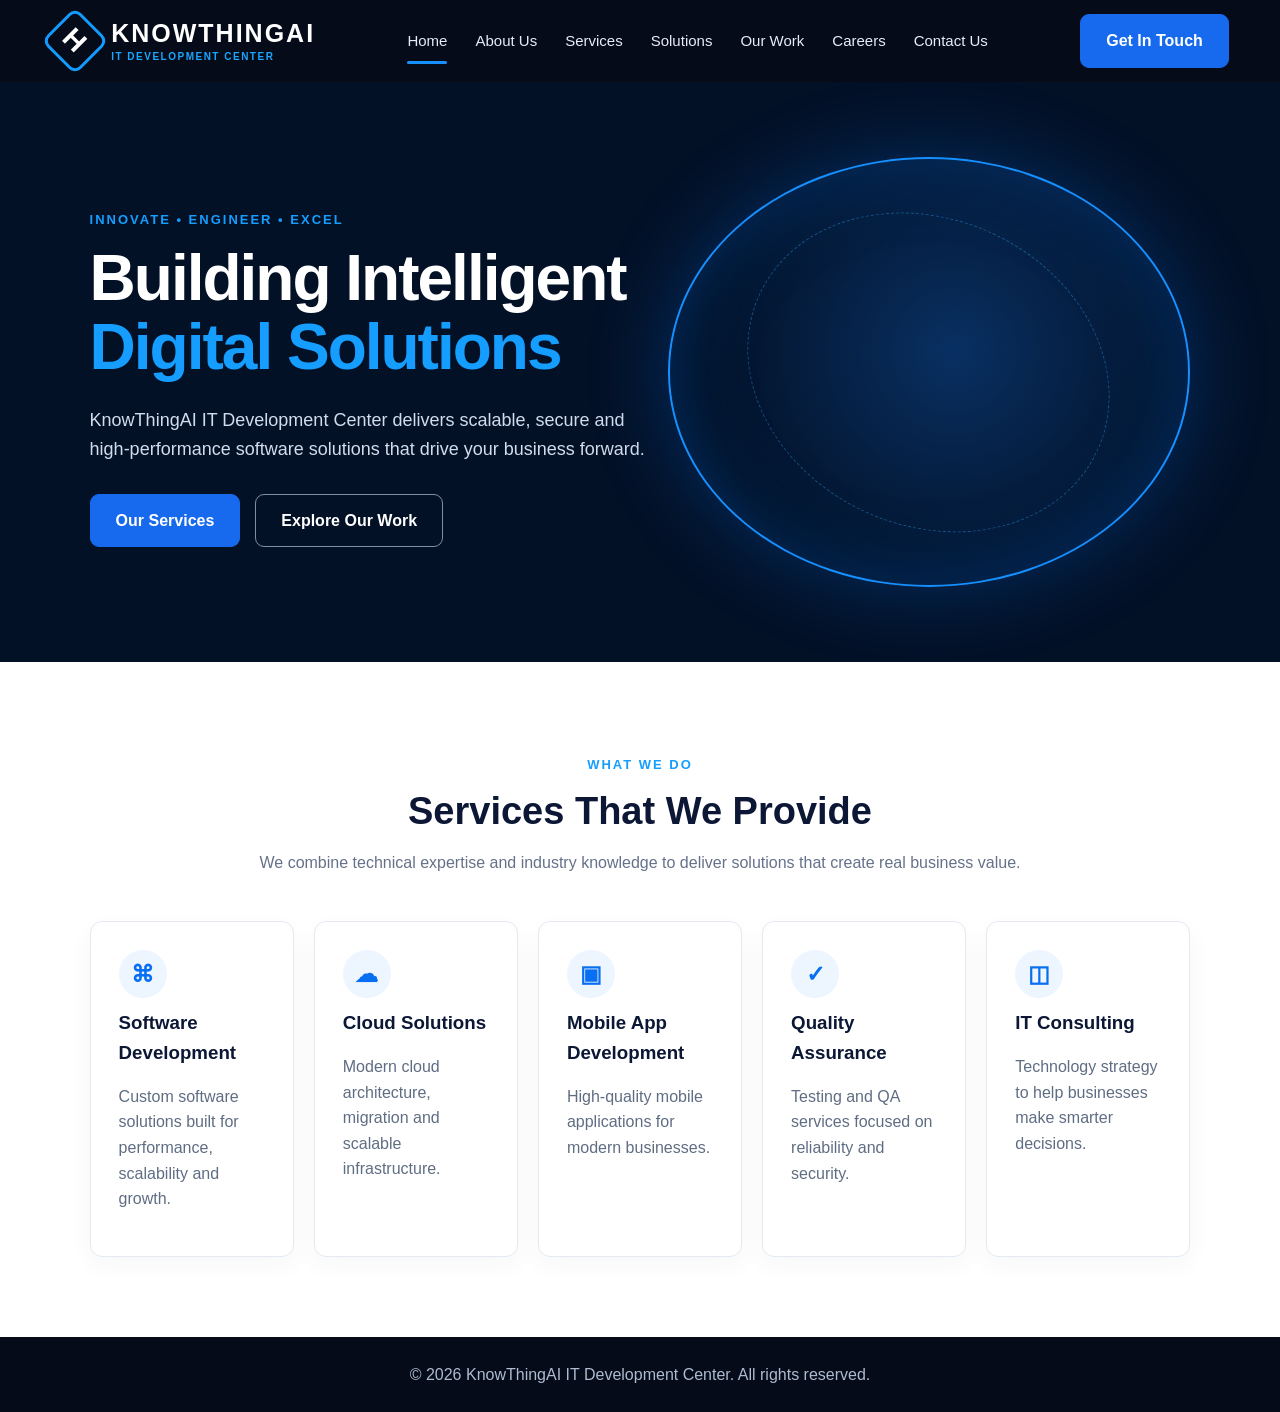
==== index.html @ 4d1090a0 "Add files via upload" ====
<!DOCTYPE html>
<html lang="en">
<head>
  <meta charset="UTF-8">
  <meta name="viewport" content="width=device-width, initial-scale=1.0">
  <title>KnowThingAI IT Development Center</title>
  <link rel="stylesheet" href="css/style.css">
</head>
<body>
  <header class="navbar">
    <a class="brand" href="index.html"><span class="logo">H</span><span>KNOWTHINGAI<small>IT DEVELOPMENT CENTER</small></span></a>
    <nav>
      <a class="active" href="index.html">Home</a>
      <a href="about.html">About Us</a>
      <a href="services.html">Services</a>
      <a href="solutions.html">Solutions</a>
      <a href="work.html">Our Work</a>
      <a href="careers.html">Careers</a>
      <a href="contact.html">Contact Us</a>
    </nav>
    <a class="btn" href="contact.html">Get In Touch</a>
  </header>

  <main>
    <section class="hero home-hero">
      <div>
        <p class="eyebrow">INNOVATE • ENGINEER • EXCEL</p>
        <h1>Building Intelligent<br><span>Digital Solutions</span></h1>
        <p class="lead">KnowThingAI IT Development Center delivers scalable, secure and high-performance software solutions that drive your business forward.</p>
        <div class="actions"><a class="btn" href="services.html">Our Services</a><a class="btn outline" href="work.html">Explore Our Work</a></div>
      </div>
      <div class="globe"></div>
    </section>

    <section class="section">
      <div class="section-title"><p class="eyebrow">WHAT WE DO</p><h2>Services That We Provide</h2><p>We combine technical expertise and industry knowledge to deliver solutions that create real business value.</p></div>
      <div class="grid five">
        <article class="card"><div class="icon">⌘</div><h3>Software Development</h3><p>Custom software solutions built for performance, scalability and growth.</p></article>
        <article class="card"><div class="icon">☁</div><h3>Cloud Solutions</h3><p>Modern cloud architecture, migration and scalable infrastructure.</p></article>
        <article class="card"><div class="icon">▣</div><h3>Mobile App Development</h3><p>High-quality mobile applications for modern businesses.</p></article>
        <article class="card"><div class="icon">✓</div><h3>Quality Assurance</h3><p>Testing and QA services focused on reliability and security.</p></article>
        <article class="card"><div class="icon">◫</div><h3>IT Consulting</h3><p>Technology strategy to help businesses make smarter decisions.</p></article>
      </div>
    </section>
  </main>
  <footer>© 2026 KnowThingAI IT Development Center. All rights reserved.</footer>
  <script src="js/script.js"></script>
</body>
</html>
---- css/style.css ----
*{box-sizing:border-box}html{scroll-behavior:smooth}body{margin:0;font-family:Inter,Arial,sans-serif;color:#0b1735;background:#fff;line-height:1.6}a{text-decoration:none;color:inherit}.navbar{height:82px;background:#050b18;color:#fff;display:flex;align-items:center;padding:0 4%;gap:28px;position:sticky;top:0;z-index:20}.brand{display:flex;align-items:center;gap:12px;font-weight:800;font-size:25px;letter-spacing:2px;line-height:1}.brand small{display:block;font-size:10px;letter-spacing:1.5px;color:#19a7ff;margin-top:6px}.logo{width:48px;height:48px;border:3px solid #139cff;display:grid;place-items:center;font-size:28px;transform:rotate(45deg);border-radius:9px}.logo::first-letter{transform:rotate(-45deg)}nav{display:flex;align-items:center;justify-content:center;gap:28px;flex:1}nav a{font-size:15px;color:#e7edf8;padding:28px 0;position:relative}nav a.active:after{content:"";position:absolute;bottom:17px;left:0;right:0;height:3px;background:#168fff;border-radius:4px}.btn{display:inline-block;background:#1769ed;color:white;padding:13px 25px;border-radius:9px;font-weight:700;border:1px solid #1769ed;cursor:pointer}.btn.outline{background:transparent;border-color:#7e8da8}.hero,.page-hero{background:#031127;color:#fff;min-height:500px;padding:75px 7%;display:flex;align-items:center;justify-content:space-between;overflow:hidden}.hero h1,.page-hero h1{font-size:64px;line-height:1.08;margin:12px 0 24px;letter-spacing:-2px}.hero h1 span,.page-hero h1 span{color:#159eff}.lead,.page-hero p:not(.eyebrow){max-width:620px;font-size:18px;color:#d2dced}.eyebrow{color:#159eff;font-weight:800;letter-spacing:2px;font-size:13px}.actions{display:flex;gap:15px;margin-top:30px}.globe{width:560px;height:430px;border-radius:50%;border:2px solid #168fff;box-shadow:0 0 80px #0768db55 inset,0 0 80px #0768db55;background:radial-gradient(circle at 55% 45%,#146dd755,#021127 68%);position:relative}.globe:after{content:"";position:absolute;inset:14%;border:1px dashed #35a9ff66;border-radius:50%;transform:rotate(25deg)}.globe.small{width:420px;height:320px}.section{padding:80px 7%}.section.light{background:#f5f8fd}.section-title{text-align:center;max-width:850px;margin:0 auto 45px}.section-title h2,h2{font-size:38px;line-height:1.2;margin:8px 0 15px}.section-title p:not(.eyebrow){color:#65718a}.grid{display:grid;gap:20px}.grid.five{grid-template-columns:repeat(5,1fr)}.grid.three{grid-template-columns:repeat(3,1fr)}.card,.project,.job{background:#fff;border:1px solid #e4e9f2;border-radius:12px;padding:28px;box-shadow:0 8px 25px #102a4b0a}.card h3,.project h3{margin:10px 0}.card p,.project p{color:#5f6d83}.card a,.project a{color:#0769ef;font-weight:700}.icon{width:48px;height:48px;border-radius:50%;background:#edf5ff;color:#096ff2;display:grid;place-items:center;font-size:23px;font-weight:800}.page-hero{min-height:310px;padding-top:60px;padding-bottom:60px}.page-hero h1{font-size:56px}.office-art{width:520px;height:280px;border-radius:20px;background:linear-gradient(135deg,#0a2349,#103d73);display:grid;place-items:center;color:#fff;font-size:40px;letter-spacing:5px;box-shadow:0 30px 80px #0005}.network-art{width:520px;height:260px;background:radial-gradient(circle,#168fff44 1px,transparent 2px);background-size:35px 35px;border-radius:20px;box-shadow:inset 0 0 80px #168fff22}.two-col{display:grid;grid-template-columns:1fr 1fr;gap:70px;align-items:center}.stats{display:grid;grid-template-columns:1fr 1fr;gap:15px}.stats div{padding:30px;background:#f5f8fd;border-radius:12px;text-align:center}.stats b{display:block;font-size:38px;color:#0d72ef}.stats span{font-weight:700}.stats.horizontal{grid-template-columns:repeat(4,1fr);margin-bottom:35px}.filters{display:flex;gap:10px;flex-wrap:wrap;margin-bottom:25px}.filters button{background:#fff;border:0;padding:12px 20px;border-radius:8px;font-weight:700;cursor:pointer}.filters button.selected{background:#1769ed;color:#fff}.project{padding:0 0 24px;overflow:hidden}.project h3,.project p,.project a{margin-left:20px;margin-right:20px}.project-image{height:170px;background:linear-gradient(135deg,#06152d,#126ae8);color:#fff;display:grid;place-items:center;font-size:30px;font-weight:800;letter-spacing:3px}.cta{margin:0 7% 70px;padding:35px 45px;background:#eef5ff;border-radius:15px;display:flex;align-items:center;gap:25px}.cta h2{margin:0;font-size:28px;flex:1}.cta p{flex:2}.jobs{max-width:950px;margin:auto;display:grid;gap:15px}.job{display:flex;justify-content:space-between;align-items:center}.job h3{margin:0}.job p{margin:4px 0;color:#65718a}.contact-form{display:grid;gap:15px}.contact-form input,.contact-form textarea{width:100%;padding:15px;border:1px solid #d8dfeb;border-radius:8px;font:inherit}.contact-form textarea{resize:vertical}footer{background:#050b18;color:#aebbd0;text-align:center;padding:25px}@media(max-width:1000px){nav{display:none}.navbar{justify-content:space-between}.hero,.page-hero{padding:60px 5%}.globe,.network-art,.office-art{display:none}.grid.five,.grid.three{grid-template-columns:repeat(2,1fr)}.two-col{grid-template-columns:1fr}.stats.horizontal{grid-template-columns:repeat(2,1fr)}}@media(max-width:600px){.brand{font-size:18px}.brand small{font-size:8px}.hero h1,.page-hero h1{font-size:42px}.section-title h2,h2{font-size:30px}.grid.five,.grid.three{grid-template-columns:1fr}.stats,.stats.horizontal{grid-template-columns:1fr 1fr}.cta{margin:0 5% 50px;padding:25px;display:block}.cta .btn{margin-top:15px}.btn{padding:11px 17px}}
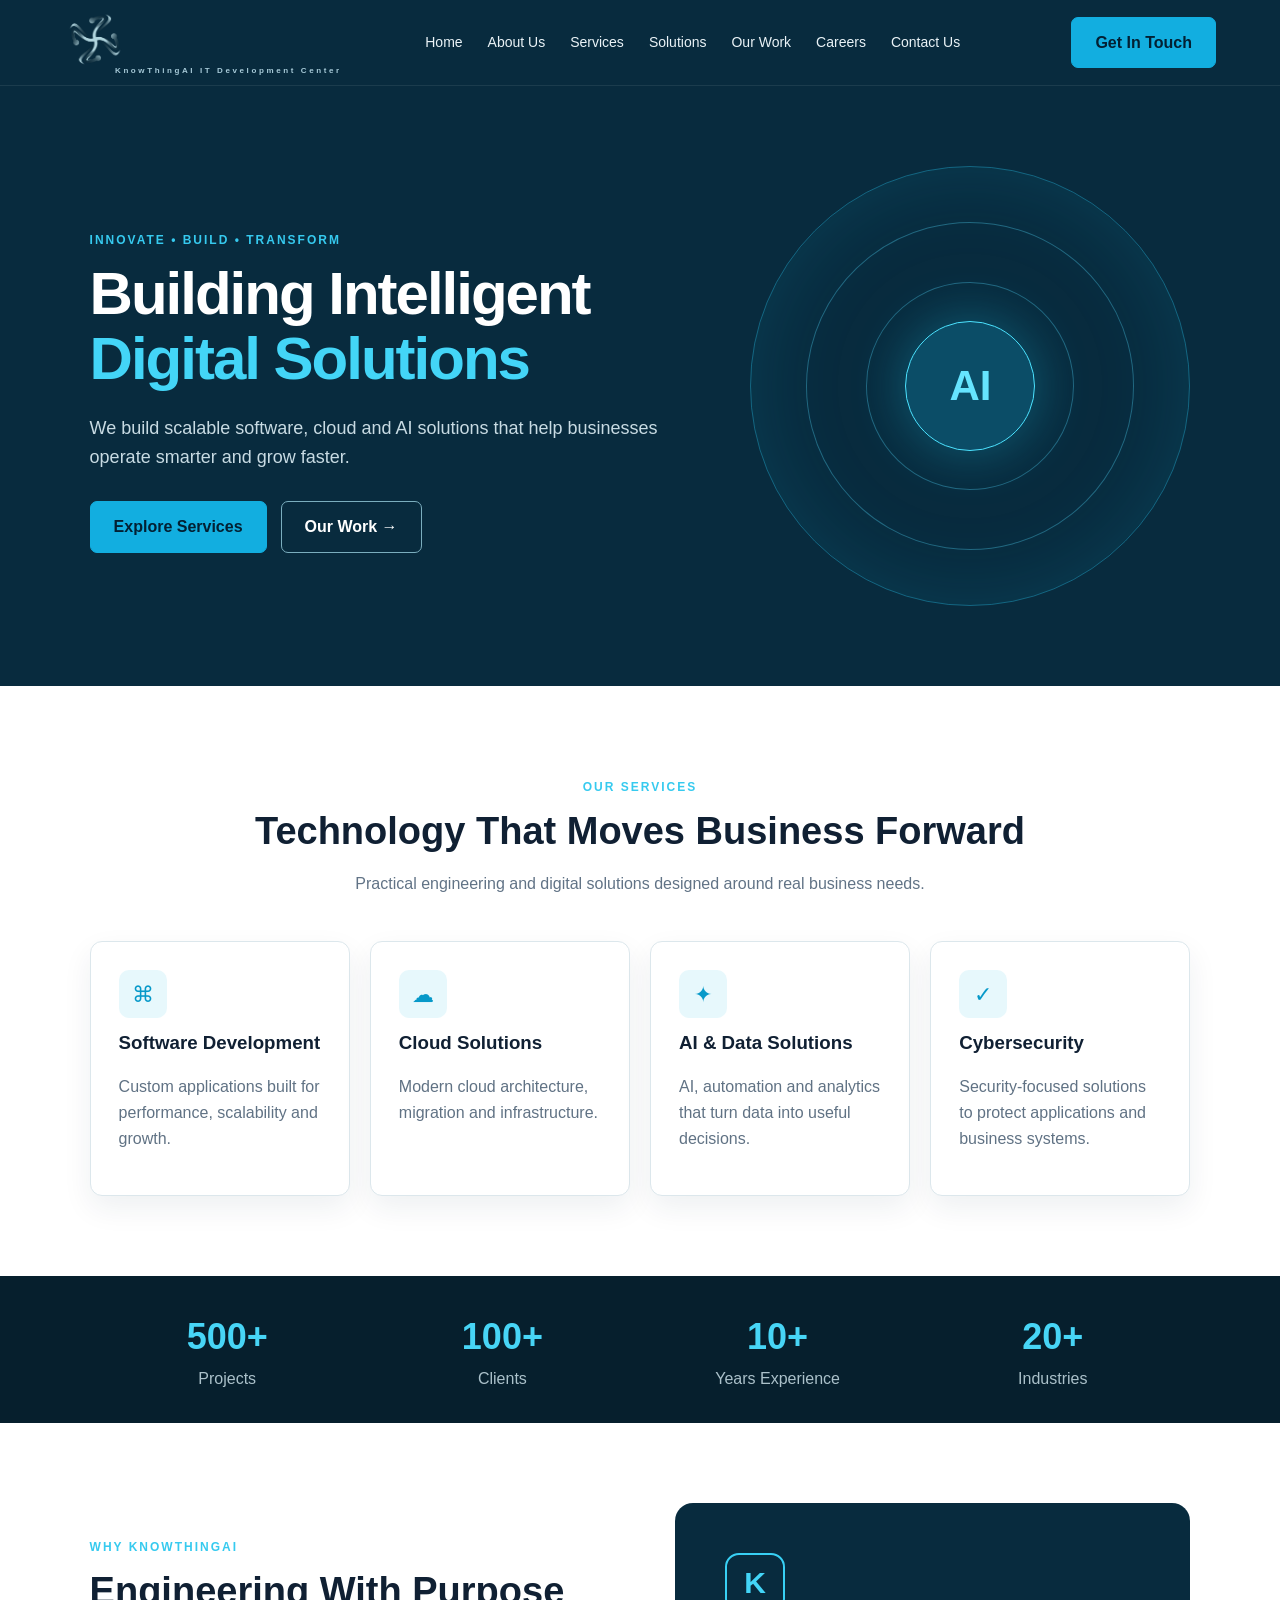
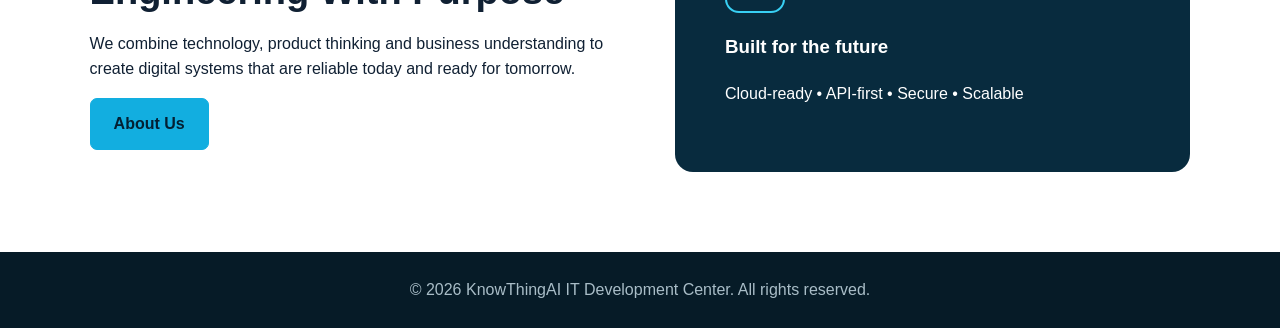
==== commit 22f22b12: "Add files via upload" ====
--- a/index.html
+++ b/index.html
@@ -1,49 +1,25 @@
-<!DOCTYPE html>
-<html lang="en">
-<head>
-  <meta charset="UTF-8">
-  <meta name="viewport" content="width=device-width, initial-scale=1.0">
-  <title>KnowThingAI IT Development Center</title>
-  <link rel="stylesheet" href="css/style.css">
-</head>
-<body>
-  <header class="navbar">
-    <a class="brand" href="index.html"><span class="logo">H</span><span>KNOWTHINGAI<small>IT DEVELOPMENT CENTER</small></span></a>
-    <nav>
-      <a class="active" href="index.html">Home</a>
-      <a href="about.html">About Us</a>
-      <a href="services.html">Services</a>
-      <a href="solutions.html">Solutions</a>
-      <a href="work.html">Our Work</a>
-      <a href="careers.html">Careers</a>
-      <a href="contact.html">Contact Us</a>
-    </nav>
-    <a class="btn" href="contact.html">Get In Touch</a>
-  </header>
-
-  <main>
-    <section class="hero home-hero">
-      <div>
-        <p class="eyebrow">INNOVATE • ENGINEER • EXCEL</p>
-        <h1>Building Intelligent<br><span>Digital Solutions</span></h1>
-        <p class="lead">KnowThingAI IT Development Center delivers scalable, secure and high-performance software solutions that drive your business forward.</p>
-        <div class="actions"><a class="btn" href="services.html">Our Services</a><a class="btn outline" href="work.html">Explore Our Work</a></div>
-      </div>
-      <div class="globe"></div>
-    </section>
-
-    <section class="section">
-      <div class="section-title"><p class="eyebrow">WHAT WE DO</p><h2>Services That We Provide</h2><p>We combine technical expertise and industry knowledge to deliver solutions that create real business value.</p></div>
-      <div class="grid five">
-        <article class="card"><div class="icon">⌘</div><h3>Software Development</h3><p>Custom software solutions built for performance, scalability and growth.</p></article>
-        <article class="card"><div class="icon">☁</div><h3>Cloud Solutions</h3><p>Modern cloud architecture, migration and scalable infrastructure.</p></article>
-        <article class="card"><div class="icon">▣</div><h3>Mobile App Development</h3><p>High-quality mobile applications for modern businesses.</p></article>
-        <article class="card"><div class="icon">✓</div><h3>Quality Assurance</h3><p>Testing and QA services focused on reliability and security.</p></article>
-        <article class="card"><div class="icon">◫</div><h3>IT Consulting</h3><p>Technology strategy to help businesses make smarter decisions.</p></article>
-      </div>
-    </section>
-  </main>
-  <footer>© 2026 KnowThingAI IT Development Center. All rights reserved.</footer>
-  <script src="js/script.js"></script>
-</body>
-</html>+<!DOCTYPE html><html lang="en"><head><meta charset="UTF-8"><meta name="viewport" content="width=device-width,initial-scale=1.0"><title>KnowThingAI IT Development Center</title><link rel="stylesheet" href="css/style.css"></head><body><header class="navbar">
+  <a class="brand" href="index.html">
+    <img src="assets/knowthingai-logo.png" alt="KnowThingAI">
+    <span class="brand-sub">KnowThingAI IT Development Center</span>
+  </a>
+  <nav>
+    <a href="index.html">Home</a>
+    <a href="about.html">About Us</a>
+    <a href="services.html">Services</a>
+    <a href="solutions.html">Solutions</a>
+    <a href="work.html">Our Work</a>
+    <a href="careers.html">Careers</a>
+    <a href="contact.html">Contact Us</a>
+  </nav>
+  <a class="btn" href="contact.html">Get In Touch</a>
+</header>
+<main><section class="hero"><div><p class="eyebrow">INNOVATE • BUILD • TRANSFORM</p><h1>Building Intelligent<br><span>Digital Solutions</span></h1><p class="lead">We build scalable software, cloud and AI solutions that help businesses operate smarter and grow faster.</p><div class="actions"><a class="btn" href="services.html">Explore Services</a><a class="btn outline" href="work.html">Our Work →</a></div></div><div class="hero-orbit"><div class="orbit-core">AI</div></div></section>
+<section class="section"><div class="section-title"><p class="eyebrow">OUR SERVICES</p><h2>Technology That Moves Business Forward</h2><p>Practical engineering and digital solutions designed around real business needs.</p></div><div class="grid four">
+<article class="card"><div class="icon">⌘</div><h3>Software Development</h3><p>Custom applications built for performance, scalability and growth.</p></article>
+<article class="card"><div class="icon">☁</div><h3>Cloud Solutions</h3><p>Modern cloud architecture, migration and infrastructure.</p></article>
+<article class="card"><div class="icon">✦</div><h3>AI & Data Solutions</h3><p>AI, automation and analytics that turn data into useful decisions.</p></article>
+<article class="card"><div class="icon">✓</div><h3>Cybersecurity</h3><p>Security-focused solutions to protect applications and business systems.</p></article>
+</div></section>
+<section class="band"><div><b>500+</b><span>Projects</span></div><div><b>100+</b><span>Clients</span></div><div><b>10+</b><span>Years Experience</span></div><div><b>20+</b><span>Industries</span></div></section>
+<section class="section two-col"><div><p class="eyebrow">WHY KNOWTHINGAI</p><h2>Engineering With Purpose</h2><p>We combine technology, product thinking and business understanding to create digital systems that are reliable today and ready for tomorrow.</p><a class="btn" href="about.html">About Us</a></div><div class="feature-box"><div class="mini">K</div><h3>Built for the future</h3><p>Cloud-ready • API-first • Secure • Scalable</p></div></section></main><footer>© 2026 KnowThingAI IT Development Center. All rights reserved.</footer><script src="js/script.js"></script></body></html>
--- a/css/style.css
+++ b/css/style.css
@@ -1 +1 @@
-*{box-sizing:border-box}html{scroll-behavior:smooth}body{margin:0;font-family:Inter,Arial,sans-serif;color:#0b1735;background:#fff;line-height:1.6}a{text-decoration:none;color:inherit}.navbar{height:82px;background:#050b18;color:#fff;display:flex;align-items:center;padding:0 4%;gap:28px;position:sticky;top:0;z-index:20}.brand{display:flex;align-items:center;gap:12px;font-weight:800;font-size:25px;letter-spacing:2px;line-height:1}.brand small{display:block;font-size:10px;letter-spacing:1.5px;color:#19a7ff;margin-top:6px}.logo{width:48px;height:48px;border:3px solid #139cff;display:grid;place-items:center;font-size:28px;transform:rotate(45deg);border-radius:9px}.logo::first-letter{transform:rotate(-45deg)}nav{display:flex;align-items:center;justify-content:center;gap:28px;flex:1}nav a{font-size:15px;color:#e7edf8;padding:28px 0;position:relative}nav a.active:after{content:"";position:absolute;bottom:17px;left:0;right:0;height:3px;background:#168fff;border-radius:4px}.btn{display:inline-block;background:#1769ed;color:white;padding:13px 25px;border-radius:9px;font-weight:700;border:1px solid #1769ed;cursor:pointer}.btn.outline{background:transparent;border-color:#7e8da8}.hero,.page-hero{background:#031127;color:#fff;min-height:500px;padding:75px 7%;display:flex;align-items:center;justify-content:space-between;overflow:hidden}.hero h1,.page-hero h1{font-size:64px;line-height:1.08;margin:12px 0 24px;letter-spacing:-2px}.hero h1 span,.page-hero h1 span{color:#159eff}.lead,.page-hero p:not(.eyebrow){max-width:620px;font-size:18px;color:#d2dced}.eyebrow{color:#159eff;font-weight:800;letter-spacing:2px;font-size:13px}.actions{display:flex;gap:15px;margin-top:30px}.globe{width:560px;height:430px;border-radius:50%;border:2px solid #168fff;box-shadow:0 0 80px #0768db55 inset,0 0 80px #0768db55;background:radial-gradient(circle at 55% 45%,#146dd755,#021127 68%);position:relative}.globe:after{content:"";position:absolute;inset:14%;border:1px dashed #35a9ff66;border-radius:50%;transform:rotate(25deg)}.globe.small{width:420px;height:320px}.section{padding:80px 7%}.section.light{background:#f5f8fd}.section-title{text-align:center;max-width:850px;margin:0 auto 45px}.section-title h2,h2{font-size:38px;line-height:1.2;margin:8px 0 15px}.section-title p:not(.eyebrow){color:#65718a}.grid{display:grid;gap:20px}.grid.five{grid-template-columns:repeat(5,1fr)}.grid.three{grid-template-columns:repeat(3,1fr)}.card,.project,.job{background:#fff;border:1px solid #e4e9f2;border-radius:12px;padding:28px;box-shadow:0 8px 25px #102a4b0a}.card h3,.project h3{margin:10px 0}.card p,.project p{color:#5f6d83}.card a,.project a{color:#0769ef;font-weight:700}.icon{width:48px;height:48px;border-radius:50%;background:#edf5ff;color:#096ff2;display:grid;place-items:center;font-size:23px;font-weight:800}.page-hero{min-height:310px;padding-top:60px;padding-bottom:60px}.page-hero h1{font-size:56px}.office-art{width:520px;height:280px;border-radius:20px;background:linear-gradient(135deg,#0a2349,#103d73);display:grid;place-items:center;color:#fff;font-size:40px;letter-spacing:5px;box-shadow:0 30px 80px #0005}.network-art{width:520px;height:260px;background:radial-gradient(circle,#168fff44 1px,transparent 2px);background-size:35px 35px;border-radius:20px;box-shadow:inset 0 0 80px #168fff22}.two-col{display:grid;grid-template-columns:1fr 1fr;gap:70px;align-items:center}.stats{display:grid;grid-template-columns:1fr 1fr;gap:15px}.stats div{padding:30px;background:#f5f8fd;border-radius:12px;text-align:center}.stats b{display:block;font-size:38px;color:#0d72ef}.stats span{font-weight:700}.stats.horizontal{grid-template-columns:repeat(4,1fr);margin-bottom:35px}.filters{display:flex;gap:10px;flex-wrap:wrap;margin-bottom:25px}.filters button{background:#fff;border:0;padding:12px 20px;border-radius:8px;font-weight:700;cursor:pointer}.filters button.selected{background:#1769ed;color:#fff}.project{padding:0 0 24px;overflow:hidden}.project h3,.project p,.project a{margin-left:20px;margin-right:20px}.project-image{height:170px;background:linear-gradient(135deg,#06152d,#126ae8);color:#fff;display:grid;place-items:center;font-size:30px;font-weight:800;letter-spacing:3px}.cta{margin:0 7% 70px;padding:35px 45px;background:#eef5ff;border-radius:15px;display:flex;align-items:center;gap:25px}.cta h2{margin:0;font-size:28px;flex:1}.cta p{flex:2}.jobs{max-width:950px;margin:auto;display:grid;gap:15px}.job{display:flex;justify-content:space-between;align-items:center}.job h3{margin:0}.job p{margin:4px 0;color:#65718a}.contact-form{display:grid;gap:15px}.contact-form input,.contact-form textarea{width:100%;padding:15px;border:1px solid #d8dfeb;border-radius:8px;font:inherit}.contact-form textarea{resize:vertical}footer{background:#050b18;color:#aebbd0;text-align:center;padding:25px}@media(max-width:1000px){nav{display:none}.navbar{justify-content:space-between}.hero,.page-hero{padding:60px 5%}.globe,.network-art,.office-art{display:none}.grid.five,.grid.three{grid-template-columns:repeat(2,1fr)}.two-col{grid-template-columns:1fr}.stats.horizontal{grid-template-columns:repeat(2,1fr)}}@media(max-width:600px){.brand{font-size:18px}.brand small{font-size:8px}.hero h1,.page-hero h1{font-size:42px}.section-title h2,h2{font-size:30px}.grid.five,.grid.three{grid-template-columns:1fr}.stats,.stats.horizontal{grid-template-columns:1fr 1fr}.cta{margin:0 5% 50px;padding:25px;display:block}.cta .btn{margin-top:15px}.btn{padding:11px 17px}}
+*{box-sizing:border-box}html{scroll-behavior:smooth}body{margin:0;font-family:Inter,Arial,sans-serif;color:#102033;background:#fff;line-height:1.6}a{text-decoration:none;color:inherit}.navbar{height:86px;background:#082b3e;color:#fff;display:flex;align-items:center;padding:0 5%;gap:28px;position:sticky;top:0;z-index:20;border-bottom:1px solid #ffffff14}.brand{width:250px;position:relative;display:flex;align-items:center;height:70px}.brand img{width:210px;max-height:62px;object-fit:contain;object-position:left center}.brand-sub{position:absolute;left:51px;bottom:0;font-size:8px;letter-spacing:2.6px;color:#a8cbd9;font-weight:600;white-space:nowrap}nav{display:flex;justify-content:center;gap:25px;flex:1}nav a{font-size:14px;color:#eaf3f7;padding:31px 0;position:relative}nav a:hover{color:#5ee1ff}nav a.active:after{content:"";position:absolute;bottom:17px;left:0;right:0;height:3px;background:#34c9f2;border-radius:4px}.btn{display:inline-block;background:#12aee0;color:#032033;padding:12px 23px;border-radius:7px;font-weight:800;border:1px solid #12aee0;cursor:pointer}.btn:hover{transform:translateY(-1px);filter:brightness(1.05)}.btn.outline{background:transparent;color:#fff;border-color:#7baebe}.hero{background:#082b3e;color:#fff;min-height:560px;padding:80px 7%;display:flex;align-items:center;justify-content:space-between;overflow:hidden}.hero h1,.page-hero h1{font-size:60px;line-height:1.08;margin:12px 0 22px;letter-spacing:-2px}.hero h1 span,.page-hero h1 span{color:#43d5f7}.lead{max-width:620px;font-size:18px;color:#c8dbe3}.eyebrow{color:#36caef;font-weight:800;letter-spacing:2px;font-size:12px}.actions{display:flex;gap:14px;margin-top:30px}.hero-orbit{width:440px;height:440px;border:1px solid #27bfe766;border-radius:50%;display:grid;place-items:center;position:relative;box-shadow:0 0 90px #13bde822 inset}.hero-orbit:before,.hero-orbit:after{content:"";position:absolute;border:1px solid #55dcff55;border-radius:50%;transform:rotate(30deg)}.hero-orbit:before{inset:55px}.hero-orbit:after{inset:115px;transform:rotate(-30deg)}.orbit-core{width:130px;height:130px;border-radius:50%;display:grid;place-items:center;background:#0b4d67;border:1px solid #4ce2ff;color:#66e4ff;font-size:42px;font-weight:900;box-shadow:0 0 55px #1bc9ee55}.section{padding:80px 7%}.section.light{background:#f3f7f9}.section-title{text-align:center;max-width:800px;margin:0 auto 45px}.section-title h2,h2{font-size:38px;line-height:1.2;margin:8px 0 15px}.section-title p:not(.eyebrow){color:#617386}.grid{display:grid;gap:20px}.grid.four{grid-template-columns:repeat(4,1fr)}.grid.three{grid-template-columns:repeat(3,1fr)}.card,.service,.project,.job{background:#fff;border:1px solid #dce7ec;border-radius:12px;padding:28px;box-shadow:0 12px 30px #0a304012}.card h3,.service h3,.project h3{margin:10px 0}.card p,.service p,.project p{color:#607284}.card a,.service a{color:#0797c6;font-weight:800}.icon{width:48px;height:48px;border-radius:10px;background:#e7f8fc;color:#0799c9;display:grid;place-items:center;font-size:22px}.band{padding:32px 7%;background:#061f2d;color:#fff;display:grid;grid-template-columns:repeat(4,1fr);text-align:center}.band b{display:block;font-size:36px;color:#47d5f6}.band span{color:#abc1ca}.two-col{display:grid;grid-template-columns:1fr 1fr;gap:70px;align-items:center}.stats{display:grid;grid-template-columns:1fr 1fr;gap:15px}.stats div{padding:30px;background:#f3f7f9;border-radius:12px;text-align:center}.stats b{display:block;font-size:38px;color:#0799c9}.stats span{font-weight:700}.feature-box{padding:50px;background:#082b3e;color:#fff;border-radius:18px}.mini{width:60px;height:60px;border:2px solid #38d0f4;border-radius:14px;display:grid;place-items:center;color:#43d5f7;font-size:30px;font-weight:900}.page-hero{background:#082b3e;color:#fff;min-height:330px;padding:65px 7%;display:block}.page-hero h1{font-size:54px}.page-hero p:not(.eyebrow){max-width:750px;color:#c8dbe3;font-size:18px}.service{min-height:230px}.service>span{color:#0799c9;font-weight:900;letter-spacing:2px}.project{padding:0 0 25px;overflow:hidden}.project h3,.project p{margin-left:22px;margin-right:22px}.project-image{height:170px;background:linear-gradient(135deg,#082b3e,#0c7694);color:#fff;display:grid;place-items:center;font-size:28px;font-weight:900;letter-spacing:3px}.cta{margin:0 7% 70px;padding:35px 45px;background:#e8f8fc;border:1px solid #c8edf5;border-radius:15px;display:flex;align-items:center;gap:25px}.cta h2{margin:0;flex:1;font-size:28px}.cta p{flex:2}.jobs{max-width:950px;margin:auto;display:grid;gap:15px}.job{display:flex;justify-content:space-between;align-items:center}.job h3{margin:0}.job p{margin:4px 0;color:#65778a}.contact-form{display:grid;gap:15px}.contact-form input,.contact-form textarea{width:100%;padding:15px;border:1px solid #d3e0e6;border-radius:8px;font:inherit}.contact-form textarea{resize:vertical}footer{background:#061b27;color:#a9bdc7;text-align:center;padding:25px}@media(max-width:1000px){nav{display:none}.navbar{justify-content:space-between}.hero{padding:60px 5%}.hero-orbit{display:none}.grid.four,.grid.three{grid-template-columns:repeat(2,1fr)}.two-col{grid-template-columns:1fr}.band{grid-template-columns:repeat(2,1fr);gap:25px}}@media(max-width:600px){.brand{width:200px}.brand img{width:175px}.brand-sub{left:42px;font-size:6.5px}.hero h1,.page-hero h1{font-size:40px}.section-title h2,h2{font-size:30px}.grid.four,.grid.three{grid-template-columns:1fr}.band{grid-template-columns:1fr 1fr}.cta{margin:0 5% 50px;padding:25px;display:block}.cta .btn{margin-top:15px}}
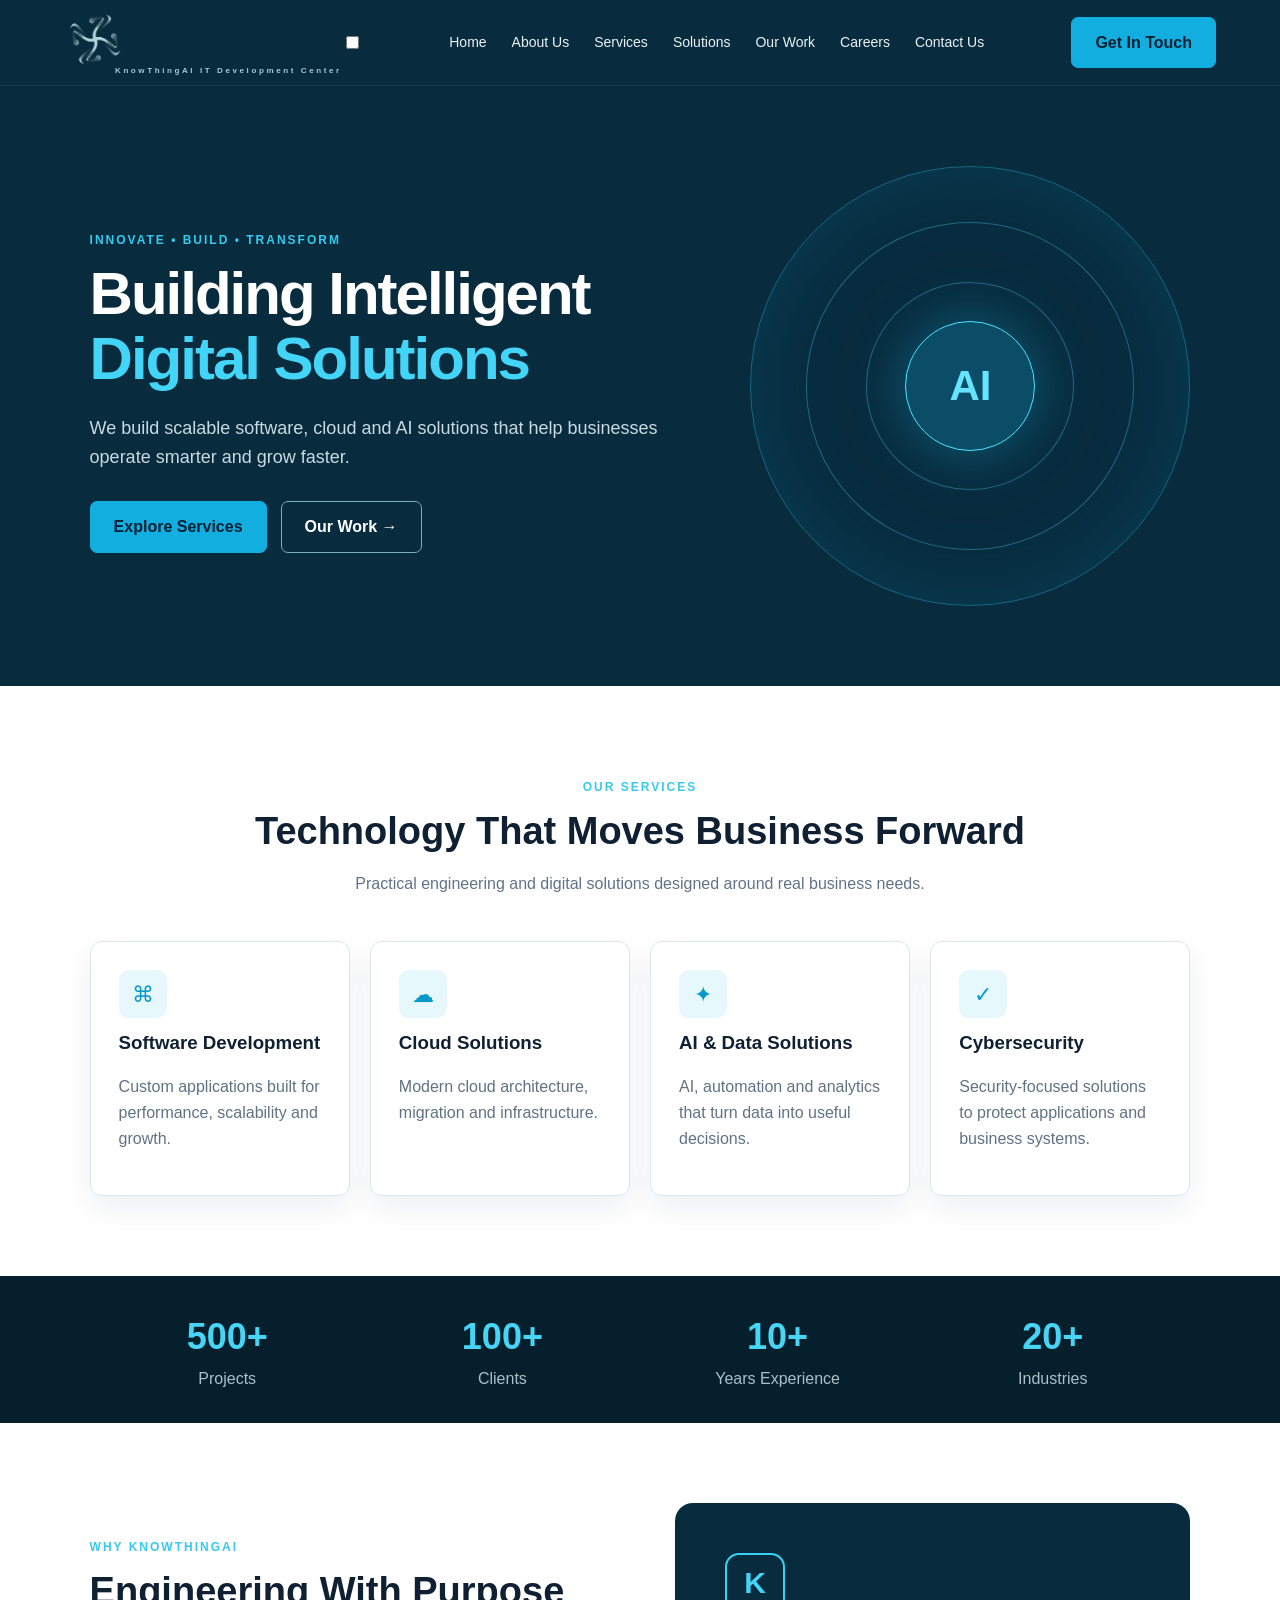
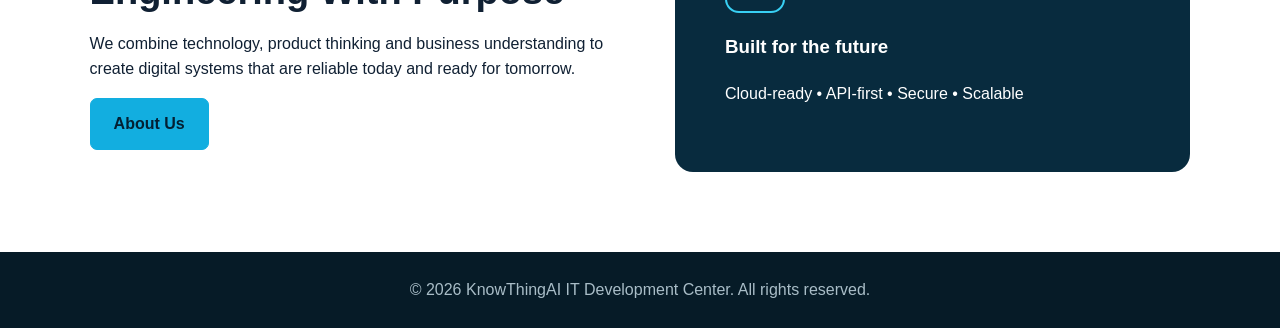
==== commit c495115e: "Update index.html" ====
--- a/index.html
+++ b/index.html
@@ -1,8 +1,17 @@
-<!DOCTYPE html><html lang="en"><head><meta charset="UTF-8"><meta name="viewport" content="width=device-width,initial-scale=1.0"><title>KnowThingAI IT Development Center</title><link rel="stylesheet" href="css/style.css"></head><body><header class="navbar">
+<!DOCTYPE html><html lang="en"><head><meta charset="UTF-8"><meta name="viewport" content="width=device-width,initial-scale=1.0"><title>KnowThingAI IT Development Center</title><link rel="stylesheet" href="css/style.css"></head><body>
+ <header class="navbar">
+
   <a class="brand" href="index.html">
     <img src="assets/knowthingai-logo.png" alt="KnowThingAI">
     <span class="brand-sub">KnowThingAI IT Development Center</span>
   </a>
+
+  <input type="checkbox" id="menu-checkbox">
+
+  <label for="menu-checkbox" class="menu-toggle">
+    ☰
+  </label>
+
   <nav>
     <a href="index.html">Home</a>
     <a href="about.html">About Us</a>
@@ -12,7 +21,9 @@
     <a href="careers.html">Careers</a>
     <a href="contact.html">Contact Us</a>
   </nav>
-  <a class="btn" href="contact.html">Get In Touch</a>
+
+  <a class="btn nav-contact" href="contact.html">Get In Touch</a>
+
 </header>
 <main><section class="hero"><div><p class="eyebrow">INNOVATE • BUILD • TRANSFORM</p><h1>Building Intelligent<br><span>Digital Solutions</span></h1><p class="lead">We build scalable software, cloud and AI solutions that help businesses operate smarter and grow faster.</p><div class="actions"><a class="btn" href="services.html">Explore Services</a><a class="btn outline" href="work.html">Our Work →</a></div></div><div class="hero-orbit"><div class="orbit-core">AI</div></div></section>
 <section class="section"><div class="section-title"><p class="eyebrow">OUR SERVICES</p><h2>Technology That Moves Business Forward</h2><p>Practical engineering and digital solutions designed around real business needs.</p></div><div class="grid four">
@@ -22,4 +33,4 @@
 <article class="card"><div class="icon">✓</div><h3>Cybersecurity</h3><p>Security-focused solutions to protect applications and business systems.</p></article>
 </div></section>
 <section class="band"><div><b>500+</b><span>Projects</span></div><div><b>100+</b><span>Clients</span></div><div><b>10+</b><span>Years Experience</span></div><div><b>20+</b><span>Industries</span></div></section>
-<section class="section two-col"><div><p class="eyebrow">WHY KNOWTHINGAI</p><h2>Engineering With Purpose</h2><p>We combine technology, product thinking and business understanding to create digital systems that are reliable today and ready for tomorrow.</p><a class="btn" href="about.html">About Us</a></div><div class="feature-box"><div class="mini">K</div><h3>Built for the future</h3><p>Cloud-ready • API-first • Secure • Scalable</p></div></section></main><footer>© 2026 KnowThingAI IT Development Center. All rights reserved.</footer><script src="js/script.js"></script></body></html>+<section class="section two-col"><div><p class="eyebrow">WHY KNOWTHINGAI</p><h2>Engineering With Purpose</h2><p>We combine technology, product thinking and business understanding to create digital systems that are reliable today and ready for tomorrow.</p><a class="btn" href="about.html">About Us</a></div><div class="feature-box"><div class="mini">K</div><h3>Built for the future</h3><p>Cloud-ready • API-first • Secure • Scalable</p></div></section></main><footer>© 2026 KnowThingAI IT Development Center. All rights reserved.</footer><script src="js/script.js"></script></body></html>
--- a/css/style.css
+++ b/css/style.css
@@ -1 +1,52 @@
-*{box-sizing:border-box}html{scroll-behavior:smooth}body{margin:0;font-family:Inter,Arial,sans-serif;color:#102033;background:#fff;line-height:1.6}a{text-decoration:none;color:inherit}.navbar{height:86px;background:#082b3e;color:#fff;display:flex;align-items:center;padding:0 5%;gap:28px;position:sticky;top:0;z-index:20;border-bottom:1px solid #ffffff14}.brand{width:250px;position:relative;display:flex;align-items:center;height:70px}.brand img{width:210px;max-height:62px;object-fit:contain;object-position:left center}.brand-sub{position:absolute;left:51px;bottom:0;font-size:8px;letter-spacing:2.6px;color:#a8cbd9;font-weight:600;white-space:nowrap}nav{display:flex;justify-content:center;gap:25px;flex:1}nav a{font-size:14px;color:#eaf3f7;padding:31px 0;position:relative}nav a:hover{color:#5ee1ff}nav a.active:after{content:"";position:absolute;bottom:17px;left:0;right:0;height:3px;background:#34c9f2;border-radius:4px}.btn{display:inline-block;background:#12aee0;color:#032033;padding:12px 23px;border-radius:7px;font-weight:800;border:1px solid #12aee0;cursor:pointer}.btn:hover{transform:translateY(-1px);filter:brightness(1.05)}.btn.outline{background:transparent;color:#fff;border-color:#7baebe}.hero{background:#082b3e;color:#fff;min-height:560px;padding:80px 7%;display:flex;align-items:center;justify-content:space-between;overflow:hidden}.hero h1,.page-hero h1{font-size:60px;line-height:1.08;margin:12px 0 22px;letter-spacing:-2px}.hero h1 span,.page-hero h1 span{color:#43d5f7}.lead{max-width:620px;font-size:18px;color:#c8dbe3}.eyebrow{color:#36caef;font-weight:800;letter-spacing:2px;font-size:12px}.actions{display:flex;gap:14px;margin-top:30px}.hero-orbit{width:440px;height:440px;border:1px solid #27bfe766;border-radius:50%;display:grid;place-items:center;position:relative;box-shadow:0 0 90px #13bde822 inset}.hero-orbit:before,.hero-orbit:after{content:"";position:absolute;border:1px solid #55dcff55;border-radius:50%;transform:rotate(30deg)}.hero-orbit:before{inset:55px}.hero-orbit:after{inset:115px;transform:rotate(-30deg)}.orbit-core{width:130px;height:130px;border-radius:50%;display:grid;place-items:center;background:#0b4d67;border:1px solid #4ce2ff;color:#66e4ff;font-size:42px;font-weight:900;box-shadow:0 0 55px #1bc9ee55}.section{padding:80px 7%}.section.light{background:#f3f7f9}.section-title{text-align:center;max-width:800px;margin:0 auto 45px}.section-title h2,h2{font-size:38px;line-height:1.2;margin:8px 0 15px}.section-title p:not(.eyebrow){color:#617386}.grid{display:grid;gap:20px}.grid.four{grid-template-columns:repeat(4,1fr)}.grid.three{grid-template-columns:repeat(3,1fr)}.card,.service,.project,.job{background:#fff;border:1px solid #dce7ec;border-radius:12px;padding:28px;box-shadow:0 12px 30px #0a304012}.card h3,.service h3,.project h3{margin:10px 0}.card p,.service p,.project p{color:#607284}.card a,.service a{color:#0797c6;font-weight:800}.icon{width:48px;height:48px;border-radius:10px;background:#e7f8fc;color:#0799c9;display:grid;place-items:center;font-size:22px}.band{padding:32px 7%;background:#061f2d;color:#fff;display:grid;grid-template-columns:repeat(4,1fr);text-align:center}.band b{display:block;font-size:36px;color:#47d5f6}.band span{color:#abc1ca}.two-col{display:grid;grid-template-columns:1fr 1fr;gap:70px;align-items:center}.stats{display:grid;grid-template-columns:1fr 1fr;gap:15px}.stats div{padding:30px;background:#f3f7f9;border-radius:12px;text-align:center}.stats b{display:block;font-size:38px;color:#0799c9}.stats span{font-weight:700}.feature-box{padding:50px;background:#082b3e;color:#fff;border-radius:18px}.mini{width:60px;height:60px;border:2px solid #38d0f4;border-radius:14px;display:grid;place-items:center;color:#43d5f7;font-size:30px;font-weight:900}.page-hero{background:#082b3e;color:#fff;min-height:330px;padding:65px 7%;display:block}.page-hero h1{font-size:54px}.page-hero p:not(.eyebrow){max-width:750px;color:#c8dbe3;font-size:18px}.service{min-height:230px}.service>span{color:#0799c9;font-weight:900;letter-spacing:2px}.project{padding:0 0 25px;overflow:hidden}.project h3,.project p{margin-left:22px;margin-right:22px}.project-image{height:170px;background:linear-gradient(135deg,#082b3e,#0c7694);color:#fff;display:grid;place-items:center;font-size:28px;font-weight:900;letter-spacing:3px}.cta{margin:0 7% 70px;padding:35px 45px;background:#e8f8fc;border:1px solid #c8edf5;border-radius:15px;display:flex;align-items:center;gap:25px}.cta h2{margin:0;flex:1;font-size:28px}.cta p{flex:2}.jobs{max-width:950px;margin:auto;display:grid;gap:15px}.job{display:flex;justify-content:space-between;align-items:center}.job h3{margin:0}.job p{margin:4px 0;color:#65778a}.contact-form{display:grid;gap:15px}.contact-form input,.contact-form textarea{width:100%;padding:15px;border:1px solid #d3e0e6;border-radius:8px;font:inherit}.contact-form textarea{resize:vertical}footer{background:#061b27;color:#a9bdc7;text-align:center;padding:25px}@media(max-width:1000px){nav{display:none}.navbar{justify-content:space-between}.hero{padding:60px 5%}.hero-orbit{display:none}.grid.four,.grid.three{grid-template-columns:repeat(2,1fr)}.two-col{grid-template-columns:1fr}.band{grid-template-columns:repeat(2,1fr);gap:25px}}@media(max-width:600px){.brand{width:200px}.brand img{width:175px}.brand-sub{left:42px;font-size:6.5px}.hero h1,.page-hero h1{font-size:40px}.section-title h2,h2{font-size:30px}.grid.four,.grid.three{grid-template-columns:1fr}.band{grid-template-columns:1fr 1fr}.cta{margin:0 5% 50px;padding:25px;display:block}.cta .btn{margin-top:15px}}+*{box-sizing:border-box}html{scroll-behavior:smooth}body{margin:0;font-family:Inter,Arial,sans-serif;color:#102033;background:#fff;line-height:1.6}a{text-decoration:none;color:inherit}.navbar{height:86px;background:#082b3e;color:#fff;display:flex;align-items:center;padding:0 5%;gap:28px;position:sticky;top:0;z-index:20;border-bottom:1px solid #ffffff14}.brand{width:250px;position:relative;display:flex;align-items:center;height:70px}.brand img{width:210px;max-height:62px;object-fit:contain;object-position:left center}.brand-sub{position:absolute;left:51px;bottom:0;font-size:8px;letter-spacing:2.6px;color:#a8cbd9;font-weight:600;white-space:nowrap}nav{display:flex;justify-content:center;gap:25px;flex:1}nav a{font-size:14px;color:#eaf3f7;padding:31px 0;position:relative}nav a:hover{color:#5ee1ff}nav a.active:after{content:"";position:absolute;bottom:17px;left:0;right:0;height:3px;background:#34c9f2;border-radius:4px}.btn{display:inline-block;background:#12aee0;color:#032033;padding:12px 23px;border-radius:7px;font-weight:800;border:1px solid #12aee0;cursor:pointer}.btn:hover{transform:translateY(-1px);filter:brightness(1.05)}.btn.outline{background:transparent;color:#fff;border-color:#7baebe}.hero{background:#082b3e;color:#fff;min-height:560px;padding:80px 7%;display:flex;align-items:center;justify-content:space-between;overflow:hidden}.hero h1,.page-hero h1{font-size:60px;line-height:1.08;margin:12px 0 22px;letter-spacing:-2px}.hero h1 span,.page-hero h1 span{color:#43d5f7}.lead{max-width:620px;font-size:18px;color:#c8dbe3}.eyebrow{color:#36caef;font-weight:800;letter-spacing:2px;font-size:12px}.actions{display:flex;gap:14px;margin-top:30px}.hero-orbit{width:440px;height:440px;border:1px solid #27bfe766;border-radius:50%;display:grid;place-items:center;position:relative;box-shadow:0 0 90px #13bde822 inset}.hero-orbit:before,.hero-orbit:after{content:"";position:absolute;border:1px solid #55dcff55;border-radius:50%;transform:rotate(30deg)}.hero-orbit:before{inset:55px}.hero-orbit:after{inset:115px;transform:rotate(-30deg)}.orbit-core{width:130px;height:130px;border-radius:50%;display:grid;place-items:center;background:#0b4d67;border:1px solid #4ce2ff;color:#66e4ff;font-size:42px;font-weight:900;box-shadow:0 0 55px #1bc9ee55}.section{padding:80px 7%}.section.light{background:#f3f7f9}.section-title{text-align:center;max-width:800px;margin:0 auto 45px}.section-title h2,h2{font-size:38px;line-height:1.2;margin:8px 0 15px}.section-title p:not(.eyebrow){color:#617386}.grid{display:grid;gap:20px}.grid.four{grid-template-columns:repeat(4,1fr)}.grid.three{grid-template-columns:repeat(3,1fr)}.card,.service,.project,.job{background:#fff;border:1px solid #dce7ec;border-radius:12px;padding:28px;box-shadow:0 12px 30px #0a304012}.card h3,.service h3,.project h3{margin:10px 0}.card p,.service p,.project p{color:#607284}.card a,.service a{color:#0797c6;font-weight:800}.icon{width:48px;height:48px;border-radius:10px;background:#e7f8fc;color:#0799c9;display:grid;place-items:center;font-size:22px}.band{padding:32px 7%;background:#061f2d;color:#fff;display:grid;grid-template-columns:repeat(4,1fr);text-align:center}.band b{display:block;font-size:36px;color:#47d5f6}.band span{color:#abc1ca}.two-col{display:grid;grid-template-columns:1fr 1fr;gap:70px;align-items:center}.stats{display:grid;grid-template-columns:1fr 1fr;gap:15px}.stats div{padding:30px;background:#f3f7f9;border-radius:12px;text-align:center}.stats b{display:block;font-size:38px;color:#0799c9}.stats span{font-weight:700}.feature-box{padding:50px;background:#082b3e;color:#fff;border-radius:18px}.mini{width:60px;height:60px;border:2px solid #38d0f4;border-radius:14px;display:grid;place-items:center;color:#43d5f7;font-size:30px;font-weight:900}.page-hero{background:#082b3e;color:#fff;min-height:330px;padding:65px 7%;display:block}.page-hero h1{font-size:54px}.page-hero p:not(.eyebrow){max-width:750px;color:#c8dbe3;font-size:18px}.service{min-height:230px}.service>span{color:#0799c9;font-weight:900;letter-spacing:2px}.project{padding:0 0 25px;overflow:hidden}.project h3,.project p{margin-left:22px;margin-right:22px}.project-image{height:170px;background:linear-gradient(135deg,#082b3e,#0c7694);color:#fff;display:grid;place-items:center;font-size:28px;font-weight:900;letter-spacing:3px}.cta{margin:0 7% 70px;padding:35px 45px;background:#e8f8fc;border:1px solid #c8edf5;border-radius:15px;display:flex;align-items:center;gap:25px}.cta h2{margin:0;flex:1;font-size:28px}.cta p{flex:2}.jobs{max-width:950px;margin:auto;display:grid;gap:15px}.job{display:flex;justify-content:space-between;align-items:center}.job h3{margin:0}.job p{margin:4px 0;color:#65778a}.contact-form{display:grid;gap:15px}.contact-form input,.contact-form textarea{width:100%;padding:15px;border:1px solid #d3e0e6;border-radius:8px;font:inherit}.contact-form textarea{resize:vertical}footer{background:#061b27;color:#a9bdc7;text-align:center;padding:25px}@media(max-width:1000px){nav{display:none}.navbar{justify-content:space-between}.hero{padding:60px 5%}.hero-orbit{display:none}.grid.four,.grid.three{grid-template-columns:repeat(2,1fr)}.two-col{grid-template-columns:1fr}.band{grid-template-columns:repeat(2,1fr);gap:25px}}@media(max-width:600px){.brand{width:200px}.brand img{width:175px}.brand-sub{left:42px;font-size:6.5px}.hero h1,.page-hero h1{font-size:40px}.section-title h2,h2{font-size:30px}.grid.four,.grid.three{grid-template-columns:1fr}.band{grid-template-columns:1fr 1fr}.cta{margin:0 5% 50px;padding:25px;display:block}.cta .btn{margin-top:15px}}
+/* Mobile Navigation */
+.menu-toggle {
+  display: none;
+  background: none;
+  border: none;
+  font-size: 28px;
+  cursor: pointer;
+  color: inherit;
+  padding: 8px;
+}
+
+@media (max-width: 768px) {
+
+  .navbar {
+    position: relative;
+    flex-wrap: wrap;
+  }
+
+  .menu-toggle {
+    display: block;
+    margin-left: auto;
+  }
+
+  .navbar nav {
+    display: none;
+    width: 100%;
+    flex-direction: column;
+    gap: 0;
+    margin-top: 15px;
+  }
+
+  .navbar nav.active {
+    display: flex;
+  }
+
+  .navbar nav a {
+    display: block;
+    width: 100%;
+    padding: 12px 5px;
+    text-decoration: none;
+  }
+
+  .nav-contact {
+    display: none;
+  }
+
+  .brand-sub {
+    font-size: 11px;
+  }
+
+}
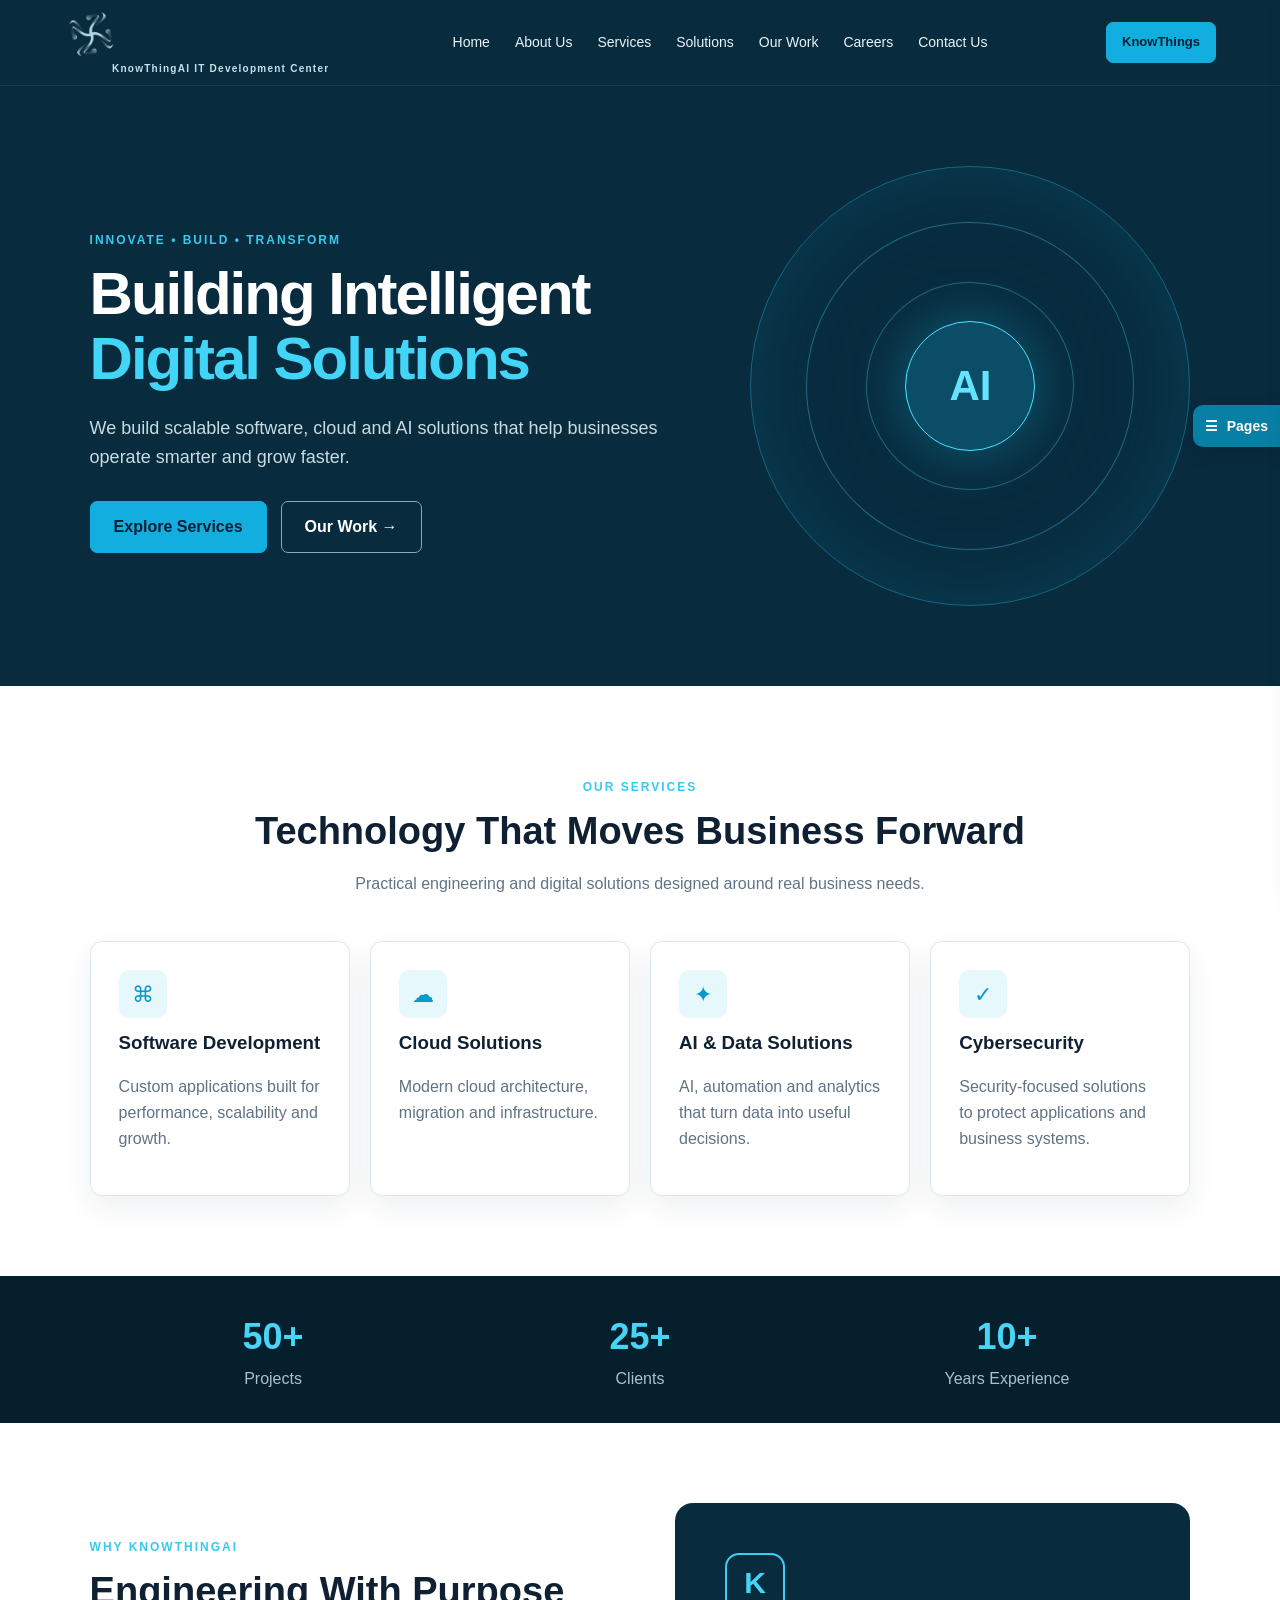
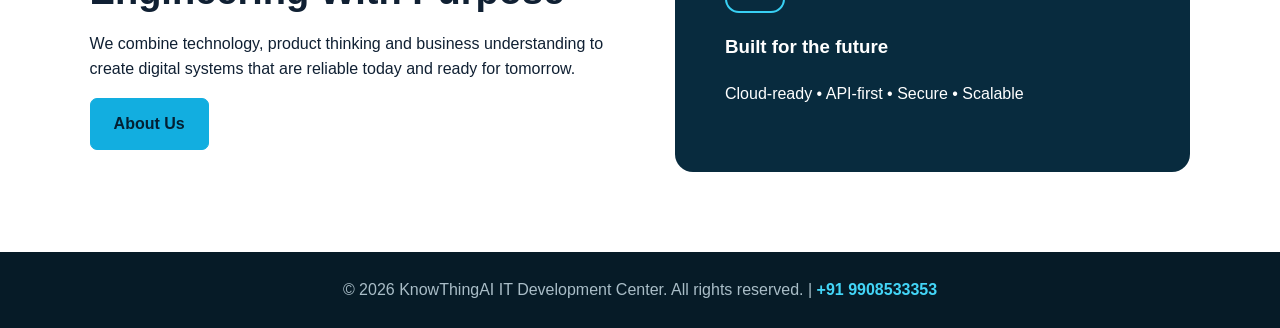
==== commit 692c313a: "Add files via upload" ====
--- a/index.html
+++ b/index.html
@@ -1,8 +1,17 @@
-<!DOCTYPE html><html lang="en"><head><meta charset="UTF-8"><meta name="viewport" content="width=device-width,initial-scale=1.0"><title>KnowThingAI IT Development Center</title><link rel="stylesheet" href="css/style.css"></head><body>
+<!DOCTYPE html><html lang="en"><head><meta charset="UTF-8"><meta name="viewport" content="width=device-width,initial-scale=1.0"><title>KnowThingAI IT Development Center</title><meta name="description" content="KnowThingAI provides software development, cloud, AI and IT solutions for businesses."><link rel="canonical" href="https://knowthingai.com/"><link rel="stylesheet" href="/css/style.css"><script type="application/ld+json">{"@context":"https://schema.org","@type":"Organization","name":"KnowThingAI IT Development Center Private Limited","url":"https://knowthingai.com/","telephone":"+91-9908533353","email":"contact@knowthingai.com","address":{"@type":"PostalAddress","addressLocality":"Hyderabad","addressRegion":"Telangana","addressCountry":"IN"}}</script></head><body>
+
+<!-- Quick page navigation -->
+<button class="page-menu-toggle" type="button" aria-expanded="false" aria-controls="page-side-menu">☰ <span>Pages</span></button>
+<aside class="page-side-menu" id="page-side-menu" aria-hidden="true">
+  <div class="page-side-menu-head"><strong>Explore Pages</strong><button type="button" class="page-menu-close" aria-label="Close page menu">×</button></div>
+  <a href="/">Home</a><a href="/about/">About Us</a><a href="/services/">Services</a><a href="/solutions/">Solutions</a><a href="/work/">Our Work</a><a href="/careers/">Careers</a><a href="/contact/">Contact Us</a>
+</aside>
+<div class="page-menu-backdrop"></div>
+
  <header class="navbar">
 
-  <a class="brand" href="index.html">
-    <img src="assets/knowthingai-logo.png" alt="KnowThingAI">
+  <a class="brand" href="/">
+    <img src="/assets/knowthingai-logo.png" alt="KnowThingAI">
     <span class="brand-sub">KnowThingAI IT Development Center</span>
   </a>
 
@@ -13,24 +22,24 @@
   </label>
 
   <nav>
-    <a href="index.html">Home</a>
-    <a href="about.html">About Us</a>
-    <a href="services.html">Services</a>
-    <a href="solutions.html">Solutions</a>
-    <a href="work.html">Our Work</a>
-    <a href="careers.html">Careers</a>
-    <a href="contact.html">Contact Us</a>
+    <a href="/">Home</a>
+    <a href="/about/">About Us</a>
+    <a href="/services/">Services</a>
+    <a href="/solutions/">Solutions</a>
+    <a href="/work/">Our Work</a>
+    <a href="/careers/">Careers</a>
+    <a href="/contact/">Contact Us</a>
   </nav>
 
-  <a class="btn nav-contact" href="contact.html">Get In Touch</a>
+  <a class="btn nav-contact" href="/contact/">KnowThings</a>
 
 </header>
-<main><section class="hero"><div><p class="eyebrow">INNOVATE • BUILD • TRANSFORM</p><h1>Building Intelligent<br><span>Digital Solutions</span></h1><p class="lead">We build scalable software, cloud and AI solutions that help businesses operate smarter and grow faster.</p><div class="actions"><a class="btn" href="services.html">Explore Services</a><a class="btn outline" href="work.html">Our Work →</a></div></div><div class="hero-orbit"><div class="orbit-core">AI</div></div></section>
+<main><section class="hero"><div><p class="eyebrow">INNOVATE • BUILD • TRANSFORM</p><h1>Building Intelligent<br><span>Digital Solutions</span></h1><p class="lead">We build scalable software, cloud and AI solutions that help businesses operate smarter and grow faster.</p><div class="actions"><a class="btn" href="/services/">Explore Services</a><a class="btn outline" href="/work/">Our Work →</a></div></div><div class="hero-orbit"><div class="orbit-core">AI</div></div></section>
 <section class="section"><div class="section-title"><p class="eyebrow">OUR SERVICES</p><h2>Technology That Moves Business Forward</h2><p>Practical engineering and digital solutions designed around real business needs.</p></div><div class="grid four">
 <article class="card"><div class="icon">⌘</div><h3>Software Development</h3><p>Custom applications built for performance, scalability and growth.</p></article>
 <article class="card"><div class="icon">☁</div><h3>Cloud Solutions</h3><p>Modern cloud architecture, migration and infrastructure.</p></article>
 <article class="card"><div class="icon">✦</div><h3>AI & Data Solutions</h3><p>AI, automation and analytics that turn data into useful decisions.</p></article>
 <article class="card"><div class="icon">✓</div><h3>Cybersecurity</h3><p>Security-focused solutions to protect applications and business systems.</p></article>
 </div></section>
-<section class="band"><div><b>500+</b><span>Projects</span></div><div><b>100+</b><span>Clients</span></div><div><b>10+</b><span>Years Experience</span></div><div><b>20+</b><span>Industries</span></div></section>
-<section class="section two-col"><div><p class="eyebrow">WHY KNOWTHINGAI</p><h2>Engineering With Purpose</h2><p>We combine technology, product thinking and business understanding to create digital systems that are reliable today and ready for tomorrow.</p><a class="btn" href="about.html">About Us</a></div><div class="feature-box"><div class="mini">K</div><h3>Built for the future</h3><p>Cloud-ready • API-first • Secure • Scalable</p></div></section></main><footer>© 2026 KnowThingAI IT Development Center. All rights reserved.</footer><script src="js/script.js"></script></body></html>
+<section class="band"><div><b>50+</b><span>Projects</span></div><div><b>25+</b><span>Clients</span></div><div><b>10+</b><span>Years Experience</span></div></section>
+<section class="section two-col"><div><p class="eyebrow">WHY KNOWTHINGAI</p><h2>Engineering With Purpose</h2><p>We combine technology, product thinking and business understanding to create digital systems that are reliable today and ready for tomorrow.</p><a class="btn" href="/about/">About Us</a></div><div class="feature-box"><div class="mini">K</div><h3>Built for the future</h3><p>Cloud-ready • API-first • Secure • Scalable</p></div></section></main><footer>© 2026 KnowThingAI IT Development Center. All rights reserved. <span class="footer-phone"> | <a href="tel:+919908533353">+91 9908533353</a></span></footer><script src="/js/script.js"></script></body></html>
--- a/css/style.css
+++ b/css/style.css
@@ -1,20 +1,31 @@
 *{box-sizing:border-box}html{scroll-behavior:smooth}body{margin:0;font-family:Inter,Arial,sans-serif;color:#102033;background:#fff;line-height:1.6}a{text-decoration:none;color:inherit}.navbar{height:86px;background:#082b3e;color:#fff;display:flex;align-items:center;padding:0 5%;gap:28px;position:sticky;top:0;z-index:20;border-bottom:1px solid #ffffff14}.brand{width:250px;position:relative;display:flex;align-items:center;height:70px}.brand img{width:210px;max-height:62px;object-fit:contain;object-position:left center}.brand-sub{position:absolute;left:51px;bottom:0;font-size:8px;letter-spacing:2.6px;color:#a8cbd9;font-weight:600;white-space:nowrap}nav{display:flex;justify-content:center;gap:25px;flex:1}nav a{font-size:14px;color:#eaf3f7;padding:31px 0;position:relative}nav a:hover{color:#5ee1ff}nav a.active:after{content:"";position:absolute;bottom:17px;left:0;right:0;height:3px;background:#34c9f2;border-radius:4px}.btn{display:inline-block;background:#12aee0;color:#032033;padding:12px 23px;border-radius:7px;font-weight:800;border:1px solid #12aee0;cursor:pointer}.btn:hover{transform:translateY(-1px);filter:brightness(1.05)}.btn.outline{background:transparent;color:#fff;border-color:#7baebe}.hero{background:#082b3e;color:#fff;min-height:560px;padding:80px 7%;display:flex;align-items:center;justify-content:space-between;overflow:hidden}.hero h1,.page-hero h1{font-size:60px;line-height:1.08;margin:12px 0 22px;letter-spacing:-2px}.hero h1 span,.page-hero h1 span{color:#43d5f7}.lead{max-width:620px;font-size:18px;color:#c8dbe3}.eyebrow{color:#36caef;font-weight:800;letter-spacing:2px;font-size:12px}.actions{display:flex;gap:14px;margin-top:30px}.hero-orbit{width:440px;height:440px;border:1px solid #27bfe766;border-radius:50%;display:grid;place-items:center;position:relative;box-shadow:0 0 90px #13bde822 inset}.hero-orbit:before,.hero-orbit:after{content:"";position:absolute;border:1px solid #55dcff55;border-radius:50%;transform:rotate(30deg)}.hero-orbit:before{inset:55px}.hero-orbit:after{inset:115px;transform:rotate(-30deg)}.orbit-core{width:130px;height:130px;border-radius:50%;display:grid;place-items:center;background:#0b4d67;border:1px solid #4ce2ff;color:#66e4ff;font-size:42px;font-weight:900;box-shadow:0 0 55px #1bc9ee55}.section{padding:80px 7%}.section.light{background:#f3f7f9}.section-title{text-align:center;max-width:800px;margin:0 auto 45px}.section-title h2,h2{font-size:38px;line-height:1.2;margin:8px 0 15px}.section-title p:not(.eyebrow){color:#617386}.grid{display:grid;gap:20px}.grid.four{grid-template-columns:repeat(4,1fr)}.grid.three{grid-template-columns:repeat(3,1fr)}.card,.service,.project,.job{background:#fff;border:1px solid #dce7ec;border-radius:12px;padding:28px;box-shadow:0 12px 30px #0a304012}.card h3,.service h3,.project h3{margin:10px 0}.card p,.service p,.project p{color:#607284}.card a,.service a{color:#0797c6;font-weight:800}.icon{width:48px;height:48px;border-radius:10px;background:#e7f8fc;color:#0799c9;display:grid;place-items:center;font-size:22px}.band{padding:32px 7%;background:#061f2d;color:#fff;display:grid;grid-template-columns:repeat(4,1fr);text-align:center}.band b{display:block;font-size:36px;color:#47d5f6}.band span{color:#abc1ca}.two-col{display:grid;grid-template-columns:1fr 1fr;gap:70px;align-items:center}.stats{display:grid;grid-template-columns:1fr 1fr;gap:15px}.stats div{padding:30px;background:#f3f7f9;border-radius:12px;text-align:center}.stats b{display:block;font-size:38px;color:#0799c9}.stats span{font-weight:700}.feature-box{padding:50px;background:#082b3e;color:#fff;border-radius:18px}.mini{width:60px;height:60px;border:2px solid #38d0f4;border-radius:14px;display:grid;place-items:center;color:#43d5f7;font-size:30px;font-weight:900}.page-hero{background:#082b3e;color:#fff;min-height:330px;padding:65px 7%;display:block}.page-hero h1{font-size:54px}.page-hero p:not(.eyebrow){max-width:750px;color:#c8dbe3;font-size:18px}.service{min-height:230px}.service>span{color:#0799c9;font-weight:900;letter-spacing:2px}.project{padding:0 0 25px;overflow:hidden}.project h3,.project p{margin-left:22px;margin-right:22px}.project-image{height:170px;background:linear-gradient(135deg,#082b3e,#0c7694);color:#fff;display:grid;place-items:center;font-size:28px;font-weight:900;letter-spacing:3px}.cta{margin:0 7% 70px;padding:35px 45px;background:#e8f8fc;border:1px solid #c8edf5;border-radius:15px;display:flex;align-items:center;gap:25px}.cta h2{margin:0;flex:1;font-size:28px}.cta p{flex:2}.jobs{max-width:950px;margin:auto;display:grid;gap:15px}.job{display:flex;justify-content:space-between;align-items:center}.job h3{margin:0}.job p{margin:4px 0;color:#65778a}.contact-form{display:grid;gap:15px}.contact-form input,.contact-form textarea{width:100%;padding:15px;border:1px solid #d3e0e6;border-radius:8px;font:inherit}.contact-form textarea{resize:vertical}footer{background:#061b27;color:#a9bdc7;text-align:center;padding:25px}@media(max-width:1000px){nav{display:none}.navbar{justify-content:space-between}.hero{padding:60px 5%}.hero-orbit{display:none}.grid.four,.grid.three{grid-template-columns:repeat(2,1fr)}.two-col{grid-template-columns:1fr}.band{grid-template-columns:repeat(2,1fr);gap:25px}}@media(max-width:600px){.brand{width:200px}.brand img{width:175px}.brand-sub{left:42px;font-size:6.5px}.hero h1,.page-hero h1{font-size:40px}.section-title h2,h2{font-size:30px}.grid.four,.grid.three{grid-template-columns:1fr}.band{grid-template-columns:1fr 1fr}.cta{margin:0 5% 50px;padding:25px;display:block}.cta .btn{margin-top:15px}}
-/* Mobile Navigation */
+/* ================================
+   MOBILE NAVIGATION
+   ================================ */
+
+#menu-checkbox {
+  display: none;
+}
+
 .menu-toggle {
   display: none;
-  background: none;
-  border: none;
-  font-size: 28px;
+  font-size: 30px;
+  color: #ffffff;
   cursor: pointer;
-  color: inherit;
-  padding: 8px;
+  line-height: 1;
+  padding: 5px;
 }
 
-@media (max-width: 768px) {
+/* Tablet and Mobile */
+@media (max-width: 1000px) {
 
   .navbar {
-    position: relative;
+    height: auto;
+    min-height: 86px;
+    position: sticky;
+    top: 0;
     flex-wrap: wrap;
+    padding: 10px 5%;
   }
 
   .menu-toggle {
@@ -27,26 +38,97 @@
     width: 100%;
     flex-direction: column;
     gap: 0;
-    margin-top: 15px;
-  }
-
-  .navbar nav.active {
-    display: flex;
+    flex: none;
+    padding: 10px 0 5px;
   }
 
   .navbar nav a {
     display: block;
     width: 100%;
     padding: 12px 5px;
-    text-decoration: none;
+    font-size: 15px;
+    border-bottom: 1px solid #ffffff20;
+  }
+
+  .navbar nav a:last-child {
+    border-bottom: none;
   }
 
   .nav-contact {
     display: none;
   }
 
+  /* Show menu when checkbox is selected */
+  #menu-checkbox:checked ~ nav {
+    display: flex;
+  }
+
+  /* Change ☰ to X */
+  #menu-checkbox:checked + .menu-toggle {
+    font-size: 0;
+  }
+
+  #menu-checkbox:checked + .menu-toggle::after {
+    content: "✕";
+    font-size: 28px;
+  }
+}
+
+/* Smaller phones */
+@media (max-width: 600px) {
+
+  .navbar {
+    padding: 8px 5%;
+  }
+
+  .brand {
+    width: 200px;
+    height: 65px;
+  }
+
+  .brand img {
+    width: 175px;
+  }
+
   .brand-sub {
-    font-size: 11px;
+    left: 42px;
+    font-size: 6.5px;
+  }
+
+  .menu-toggle {
+    font-size: 28px;
   }
 
 }
+
+footer a{color:#43d5f7;font-weight:700}footer .footer-phone{white-space:nowrap}
+
+/* Floating quick navigation available on every page */
+.page-menu-toggle{position:fixed;right:0;top:45%;z-index:1001;border:0;border-radius:10px 0 0 10px;background:#087fa5;color:#fff;padding:14px 11px;box-shadow:0 4px 18px #001b2b40;cursor:pointer;font:700 14px Arial,sans-serif;writing-mode:vertical-rl;transform:rotate(180deg)}
+.page-menu-toggle span{margin-top:8px}
+.page-side-menu{position:fixed;top:0;right:0;width:280px;max-width:82vw;height:100vh;background:#082b3e;color:#fff;z-index:1003;padding:24px;box-shadow:-8px 0 28px #001b2b40;transform:translateX(110%);transition:transform .25s ease;display:flex;flex-direction:column;gap:5px}
+.page-side-menu.open{transform:translateX(0)}
+.page-side-menu-head{display:flex;align-items:center;justify-content:space-between;margin-bottom:18px;font-size:18px}
+.page-menu-close{background:transparent;border:0;color:#fff;font-size:30px;cursor:pointer}
+.page-side-menu>a{display:block;padding:13px 12px;border-radius:7px;color:#fff;text-decoration:none;border-bottom:1px solid #ffffff20}
+.page-side-menu>a:hover,.page-side-menu>a:focus{background:#0b7898}
+.page-menu-backdrop{position:fixed;inset:0;background:#00111b80;z-index:1002;opacity:0;visibility:hidden;transition:opacity .25s}
+.page-menu-backdrop.open{opacity:1;visibility:visible}
+@media(max-width:600px){.page-menu-toggle{top:42%;padding:12px 9px;font-size:13px}}
+
+
+/* KnowThingAI final responsive refinements */
+.brand{width:270px;min-width:220px;flex-shrink:0;flex-direction:column;align-items:flex-start;justify-content:center;height:76px;gap:0}
+.brand img{width:205px;max-height:55px}
+.brand-sub{position:static;display:block;margin-left:48px;margin-top:-2px;font-size:10px;line-height:1.2;letter-spacing:1.25px;font-weight:700;color:#c2e2ec;white-space:nowrap}
+.nav-contact,.navbar>.btn{font-size:13px;padding:9px 15px;white-space:nowrap}
+.band{grid-template-columns:repeat(3,minmax(0,1fr))}
+.service>span{display:none}
+.page-menu-toggle{writing-mode:horizontal-tb;transform:none;top:45%;right:0;border-radius:10px 0 0 10px;padding:13px 12px;min-width:48px}
+.page-menu-toggle span{margin:0 0 0 5px}
+.page-side-menu{padding-top:max(24px,env(safe-area-inset-top));padding-bottom:max(24px,env(safe-area-inset-bottom));overflow-y:auto}
+.page-side-menu>a{font-size:16px;min-height:48px}
+img{max-width:100%;height:auto}
+@media(max-width:1000px){.navbar{gap:12px}.brand{width:230px;min-width:190px}.brand img{width:185px}.brand-sub{font-size:9px;margin-left:43px;letter-spacing:1px}.navbar nav{display:none}.navbar>.btn{display:inline-block;margin-left:auto}.hero{min-height:unset}.hero h1{font-size:clamp(36px,7vw,52px)}.section{padding:60px 5%}.page-hero{padding:55px 5%}.page-hero h1{font-size:clamp(36px,7vw,48px)}}
+@media(max-width:600px){.navbar{min-height:76px;padding:7px 4%;gap:8px}.brand{width:auto;min-width:0;height:60px;flex:1}.brand img{width:155px;max-height:43px}.brand-sub{font-size:7.5px;margin-left:35px;letter-spacing:.65px}.navbar>.btn,.nav-contact{font-size:11px;padding:7px 9px;border-radius:6px}.hero{padding:48px 6%;min-height:unset}.hero h1,.page-hero h1{font-size:36px;letter-spacing:-1px}.lead,.page-hero p:not(.eyebrow){font-size:16px}.actions{flex-wrap:wrap}.section{padding:48px 5%}.section-title h2,h2{font-size:27px}.grid.four,.grid.three{grid-template-columns:1fr}.band{grid-template-columns:repeat(3,minmax(0,1fr));gap:8px;padding:24px 3%}.band b{font-size:25px}.band span{font-size:12px}.card,.service,.project,.job{padding:20px}.cta{margin:0 5% 40px;padding:22px}.cta h2{font-size:23px}.job{align-items:flex-start;gap:12px;flex-direction:column}.page-menu-toggle{top:auto;bottom:18px;right:14px;border-radius:30px;padding:12px 15px;box-shadow:0 5px 18px #001b2b55}.page-side-menu{width:min(320px,86vw)}footer{font-size:13px;padding:22px 14px}}
+@media(max-width:360px){.brand img{width:132px}.brand-sub{font-size:6.5px;margin-left:29px}.navbar>.btn{font-size:10px;padding:6px 7px}.band b{font-size:22px}.band span{font-size:11px}}
